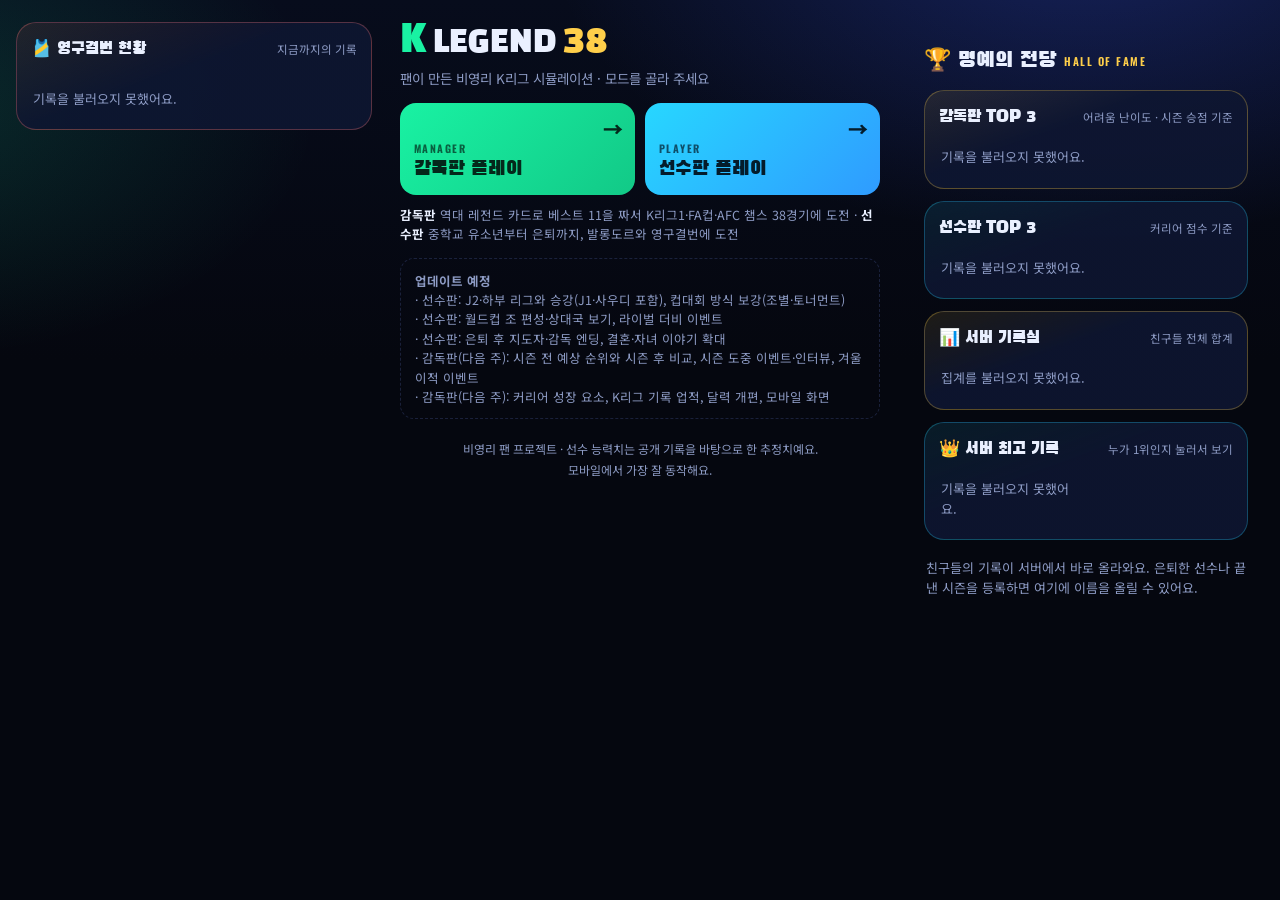
==== index.html @ d9a609bd "선수판: 돈 쓸 곳(스태프·투자·명예), 특성 19종, 서버 최고 기록, 업데이트 예정 갱신, 지침 추가 Co-Authored-By: Claude Sonnet 5.5 <norepl" ====
<!doctype html>
<html lang="ko">
<head>
<meta charset="utf-8">
<meta name="viewport" content="width=device-width, initial-scale=1, viewport-fit=cover">
<meta name="theme-color" content="#05070f">
<title>K-레전드 · K리그 게임 모음</title>
<meta name="description" content="K리그 레전드 카드로 베스트 11을 만드는 감독판, 유소년부터 은퇴까지 키우는 선수판. 팬이 만든 비영리 게임.">
<meta property="og:title" content="K-레전드 · K리그 게임 모음">
<meta property="og:description" content="감독판 K-레전드 38 · 선수판 K-라이프">
<link rel="preconnect" href="https://fonts.googleapis.com">
<link rel="preconnect" href="https://fonts.gstatic.com" crossorigin>
<link rel="stylesheet" href="https://fonts.googleapis.com/css2?family=Black+Han+Sans&family=Oswald:wght@500;600;700&family=Noto+Sans+KR:wght@400;500;700&display=swap">
<style>
:root{--bg0:#05070f;--panel:#0e1631;--panel2:#142046;--line:rgba(120,150,255,.18);--txt:#eaf0ff;--muted:#8d9bc4;--acc:#19f2a3;--acc-ink:#04281b;--acc2:#27d7ff;--gold:#ffcf4a;
 --f-head:"Black Han Sans","Noto Sans KR",system-ui,sans-serif;--f-num:"Oswald","Noto Sans KR",system-ui,sans-serif;--f-body:"Noto Sans KR",system-ui,-apple-system,"Apple SD Gothic Neo","Malgun Gothic",sans-serif;color-scheme:dark}
*{box-sizing:border-box;margin:0;padding:0;-webkit-tap-highlight-color:transparent}
html{background:var(--bg0)}
body{min-height:100dvh;color:var(--txt);font:15px/1.55 var(--f-body);display:flex;justify-content:center;
 background:radial-gradient(900px 520px at 85% -8%,rgba(60,90,255,.28),transparent 60%),radial-gradient(700px 420px at -8% 12%,rgba(25,242,163,.14),transparent 60%),linear-gradient(180deg,#070c1c,#05070f 40%);background-attachment:fixed;
 padding:env(safe-area-inset-top,0) 0 env(safe-area-inset-bottom,0)}
main{width:100%;max-width:480px;padding:22px 16px 40px;display:grid;gap:14px;align-content:start}
.wrap{width:100%;max-width:480px;display:grid;grid-template-areas:"m" "j" "h"}
.wrap>main{grid-area:m}.wrap>#jerCol{grid-area:j;padding:0 16px}.wrap>#hofCol{grid-area:h}
.col{display:grid;gap:14px;align-content:start}
@media(min-width:900px){body{justify-content:center}.wrap{max-width:1020px;grid-template-columns:480px 1fr;grid-template-areas:"m h" "j h";gap:20px 28px;padding:22px 16px 40px;align-items:start}.wrap>main{padding:0;max-width:none}.wrap>#jerCol,.wrap>#hofCol{padding:0}}
@media(min-width:1280px){.wrap{max-width:1500px;grid-template-columns:1fr 480px 1fr;grid-template-areas:"j m h";gap:28px}}
.hof{display:grid;gap:12px}
.hof h2{font-family:var(--f-head);font-weight:400;font-size:22px;display:flex;align-items:center;gap:8px}
.hof h2 small{font:600 11px var(--f-num);letter-spacing:.14em;color:var(--gold)}
.board{border-radius:20px;padding:14px;background:linear-gradient(160deg,rgba(255,207,74,.10),rgba(14,22,49,.9) 40%);border:1px solid rgba(255,207,74,.28);display:grid;gap:10px;position:relative;overflow:hidden}
.board.p{background:linear-gradient(160deg,rgba(39,215,255,.10),rgba(14,22,49,.9) 40%);border-color:rgba(39,215,255,.28)}
.board .bt{display:flex;justify-content:space-between;align-items:baseline}
.board .bt b{font-family:var(--f-head);font-weight:400;font-size:17px}
.board .bt small{color:var(--muted);font-size:11.5px}
.rk{width:100%;text-align:left;color:inherit;font:inherit;cursor:pointer;display:grid;grid-template-columns:44px 1fr auto;gap:10px;align-items:center;padding:10px 12px;border-radius:14px;background:rgba(255,255,255,.04);border:1px solid var(--line)}
.rk .no{width:40px;height:40px;border-radius:50%;display:grid;place-items:center;font:700 19px var(--f-num);color:#1a1300}
.rk.r1{background:linear-gradient(90deg,rgba(255,207,74,.22),rgba(255,255,255,.03));border-color:rgba(255,207,74,.6);box-shadow:0 0 22px rgba(255,207,74,.18)}
.rk.r1 .no{background:linear-gradient(135deg,#ffe38a,#e0a82a)}
.rk.r2 .no{background:linear-gradient(135deg,#f2f5ff,#aab4cf)}
.rk.r3 .no{background:linear-gradient(135deg,#f0c19a,#c07a3b)}
.rk .who{min-width:0}.rk .who b{display:block;font-size:15px;white-space:nowrap;overflow:hidden;text-overflow:ellipsis}
.rk .who small{display:block;color:var(--muted);font-size:12px;white-space:nowrap;overflow:hidden;text-overflow:ellipsis}
.rk .sc{text-align:right;font:700 20px var(--f-num);color:var(--gold)}
.rk .sc small{display:block;font:500 11px var(--f-body);color:var(--muted)}
.rk.r1 .who b{font-size:17px}
.empty{color:var(--muted);font-size:13px;padding:6px 2px}
.jersey{border-radius:20px;padding:14px;background:linear-gradient(160deg,rgba(255,90,90,.10),rgba(14,22,49,.9) 45%);border:1px solid rgba(255,120,120,.3);display:grid;gap:10px}
.jersey .bt{display:flex;justify-content:space-between;align-items:baseline}.jersey .bt b{font-family:var(--f-head);font-weight:400;font-size:17px}.jersey .bt small{color:var(--muted);font-size:11.5px}
.jwall{display:grid;grid-template-columns:repeat(2,1fr);gap:12px}
.jw{color:inherit;font:inherit;cursor:pointer;display:grid;justify-items:center;gap:2px;padding:10px 6px 8px;border-radius:16px;background:rgba(255,255,255,.04);border:1px solid var(--line);text-align:center}
.jw svg{width:100%;max-width:150px;height:auto;filter:drop-shadow(0 6px 14px rgba(0,0,0,.45))}
.jw b{font-size:14px;max-width:100%;white-space:nowrap;overflow:hidden;text-overflow:ellipsis}.jw small{color:var(--muted);font-size:11.5px;max-width:100%;white-space:nowrap;overflow:hidden;text-overflow:ellipsis}
.jgrid{display:grid;grid-template-columns:repeat(2,1fr);gap:8px}
.jc{display:grid;grid-template-columns:auto 1fr;gap:2px 10px;align-items:center;padding:8px 10px;border-radius:12px;background:rgba(255,255,255,.04);border:1px solid var(--line)}
.jc .n{grid-row:span 2;font:700 26px var(--f-num);color:#ffd1d1;min-width:34px;text-align:center;text-shadow:0 0 14px rgba(255,90,90,.55)}
.jc b{font-size:13.5px;white-space:nowrap;overflow:hidden;text-overflow:ellipsis}.jc small{color:var(--muted);font-size:11.5px;white-space:nowrap;overflow:hidden;text-overflow:ellipsis}
.recgrid{display:grid;grid-template-columns:1fr 1fr;gap:8px}
.rec{color:inherit;font:inherit;text-align:left;cursor:pointer;display:grid;gap:1px;padding:9px 10px;border-radius:12px;background:rgba(255,255,255,.04);border:1px solid var(--line)}
.rec small{color:var(--muted);font-size:11.5px}.rec b{font:700 20px var(--f-num);color:var(--gold)}.rec span{font-size:12.5px;white-space:nowrap;overflow:hidden;text-overflow:ellipsis}
@media(max-width:560px){.recgrid{grid-template-columns:1fr 1fr}}
.jstat{display:flex;gap:14px;color:var(--muted);font-size:12.5px}.jstat b{color:var(--gold);font:700 18px var(--f-num)}

.brand{display:flex;align-items:baseline;gap:6px;font-family:var(--f-head);font-size:30px;line-height:1}
.brand .k{color:var(--acc);font-size:38px}.brand b{font-weight:400;color:var(--gold);font-size:38px}
.sub{color:var(--muted);font-size:13.5px;margin-top:-6px}
.modes{display:grid;grid-template-columns:1fr 1fr;gap:10px}
.mode{position:relative;display:grid;gap:2px;padding:14px 14px 12px;border-radius:16px;text-decoration:none;color:#04281b;min-height:92px;align-content:end;overflow:hidden}
.mode.m{background:linear-gradient(135deg,var(--acc),#12c987)}.mode.p{background:linear-gradient(135deg,var(--acc2),#2f9bff);color:#041c2b}
.mode small{font:700 10.5px var(--f-num);letter-spacing:.14em;opacity:.7}.mode b{font:400 20px/1.15 var(--f-head)}
.mode i{position:absolute;right:12px;top:10px;font-style:normal;font-weight:900;font-size:20px}
.mode .save{font-size:11.5px;color:inherit;opacity:.85;min-height:0;font-weight:700}
.modeinfo{color:var(--muted);font-size:12.5px;margin-top:-4px}.modeinfo b{color:var(--txt)}
.card{display:grid;gap:10px;padding:18px 16px;border-radius:20px;text-decoration:none;color:inherit;background:linear-gradient(135deg,var(--panel2),var(--panel));border:1px solid var(--line);position:relative;overflow:hidden;min-height:150px}
.card::after{content:"";position:absolute;right:-30px;top:-30px;width:140px;height:140px;border-radius:50%;opacity:.18}
.card.m::after{background:var(--acc)}.card.p::after{background:var(--acc2)}
.card small{color:var(--acc);font-family:var(--f-num);letter-spacing:.14em;font-weight:600}
.card h2{font-family:var(--f-head);font-weight:400;font-size:26px;line-height:1.2}
.card p{color:var(--muted);font-size:13.5px}
.card .go{margin-top:4px;display:flex;justify-content:space-between;align-items:center;min-height:50px;padding:0 18px;border-radius:14px;background:linear-gradient(90deg,var(--acc),#12c987);color:var(--acc-ink);font-weight:900}
.card.p .go{background:linear-gradient(90deg,var(--acc2),#2f9bff)}
.save{font-size:12.5px;color:var(--gold);min-height:18px}
.soon{padding:12px 14px;border-radius:14px;border:1px dashed var(--line);color:var(--muted);font-size:12.5px}
@media(max-width:560px){.jersey{padding:12px}.jwall{grid-template-columns:repeat(3,1fr);gap:8px}.jw svg{max-width:84px}.jw b{font-size:12.5px}.hof h2{font-size:19px}.board{padding:12px}.rk{padding:8px 10px}.rk .who small{white-space:normal}}
footer{color:var(--muted);font-size:12px;text-align:center;line-height:1.7;margin-top:6px}
</style>
</head>
<body>
<div class="wrap">
<main>
  <div class="brand"><span class="k">K</span>LEGEND<b>38</b></div>
  <p class="sub">팬이 만든 비영리 K리그 시뮬레이션 · 모드를 골라 주세요</p>
  <div class="modes">
    <a class="mode m" href="manager.html"><small>MANAGER</small><b>감독판 플레이</b><span class="save" id="saveM"></span><i>→</i></a>
    <a class="mode p" href="player.html"><small>PLAYER</small><b>선수판 플레이</b><span class="save" id="saveP"></span><i>→</i></a>
  </div>
  <p class="modeinfo"><b>감독판</b> 역대 레전드 카드로 베스트 11을 짜서 K리그1·FA컵·AFC 챔스 38경기에 도전 · <b>선수판</b> 중학교 유소년부터 은퇴까지, 발롱도르와 영구결번에 도전</p>
  <div class="soon"><b>업데이트 예정</b><br>· 선수판: J2·하부 리그와 승강(J1·사우디 포함), 컵대회 방식 보강(조별·토너먼트)<br>· 선수판: 월드컵 조 편성·상대국 보기, 라이벌 더비 이벤트<br>· 선수판: 은퇴 후 지도자·감독 엔딩, 결혼·자녀 이야기 확대<br>· 감독판(다음 주): 시즌 전 예상 순위와 시즌 후 비교, 시즌 도중 이벤트·인터뷰, 겨울 이적 이벤트<br>· 감독판(다음 주): 커리어 성장 요소, K리그 기록 업적, 달력 개편, 모바일 화면</div>
  <footer>비영리 팬 프로젝트 · 선수 능력치는 공개 기록을 바탕으로 한 추정치예요.<br>모바일에서 가장 잘 동작해요.</footer>
</main>
<aside class="col" id="jerCol">
  <section class="jersey"><div class="bt"><b>🎽 영구결번 현황</b><small>지금까지의 기록</small></div><div class="jstat" id="jStat"></div><div class="jwall" id="jGrid"><p class="empty">불러오는 중…</p></div></section>
</aside>
<aside class="col hof" id="hofCol" style="padding:22px 16px 0 16px">
  <h2>🏆 명예의 전당 <small>HALL OF FAME</small></h2>
  <section class="board"><div class="bt"><b>감독판 TOP 3</b><small>어려움 난이도 · 시즌 승점 기준</small></div><div id="hofM"><p class="empty">불러오는 중…</p></div></section>
  <section class="board p"><div class="bt"><b>선수판 TOP 3</b><small>커리어 점수 기준</small></div><div id="hofP"><p class="empty">불러오는 중…</p></div></section>
  <section class="board"><div class="bt"><b>📊 서버 기록실</b><small>친구들 전체 합계</small></div><div class="jstat" id="srvStat" style="flex-wrap:wrap"><span class="empty">불러오는 중…</span></div></section>
  <section class="board p"><div class="bt"><b>👑 서버 최고 기록</b><small>누가 1위인지 눌러서 보기</small></div><div class="recgrid" id="srvRec"><p class="empty">불러오는 중…</p></div></section>
  <p class="empty">친구들의 기록이 서버에서 바로 올라와요. 은퇴한 선수나 끝낸 시즌을 등록하면 여기에 이름을 올릴 수 있어요.</p>
</aside>
</div>
<script src="js/config.js"></script>
<script src="js/hofview.js"></script>
<script>
(function(){
  function rd(k){ try{ return JSON.parse(localStorage.getItem(k)); }catch(e){ return null; } }
  var m=rd("kl38-saves"), p=rd("klife-save");
  var el=document.getElementById("saveM"); if(m&&(Array.isArray(m)?m.length:Object.keys(m).length)) el.textContent="저장된 감독 기록이 있어요";
  var ep=document.getElementById("saveP"); if(p&&p.p&&!p.retired) ep.textContent="이어하기 · "+p.p.name+" ("+(p.year-p.p.born)+"세, "+(p.club?p.club.name:"")+")";
})();
(function(){
  var C=window.KL_CONFIG||{}; var esc=function(s){ return String(s==null?"":s).replace(/[&<>"]/g,function(c){ return {"&":"&amp;","<":"&lt;",">":"&gt;",'"':"&quot;"}[c]; }); };
  function get(path){ return fetch(C.SUPABASE_URL+"/rest/v1/"+path,{headers:{apikey:C.SUPABASE_ANON_KEY,Authorization:"Bearer "+C.SUPABASE_ANON_KEY}}).then(function(r){ if(!r.ok) throw new Error(r.status); return r.json(); }); }
  function rows(list,fn,emptyMsg){ if(!list.length) return '<p class="empty">'+emptyMsg+'</p>'; return list.map(function(x,i){ var o=fn(x); return '<button type="button" class="rk r'+(i+1)+'" data-i="'+i+'"><span class="no">'+(i+1)+'</span><div class="who"><b>'+esc(o.t)+'</b><small>'+esc(o.s)+'</small></div><div class="sc">'+esc(o.v)+'<small>'+esc(o.u)+'</small></div></button>'; }).join(""); }
  var jg=document.getElementById("jGrid"), js=document.getElementById("jStat");
  document.addEventListener("click",function(e){ var rb=e.target.closest(".rec"); if(rb&&window.KLHofView){ get("life_hof?id=eq."+rb.getAttribute("data-rid")+"&select=*").then(function(r){ if(r[0]) KLHofView.player(r[0]); }); return; } var jb=e.target.closest(".jw"); if(jb&&window.KLHofView){ var jr=jRows[+jb.getAttribute("data-ri")]; if(jr) KLHofView.player(jr); return; } var b=e.target.closest(".rk"); if(!b||!window.KLHofView) return; var box=b.parentNode.id; var i=+b.getAttribute("data-i"); if(box==="hofM"&&mRows[i]) KLHofView.manager(mRows[i]); else if(box==="hofP"&&pRows[i]) KLHofView.player(pRows[i]); });
  function hue(s){ var x=0; for(var i=0;i<s.length;i++) x=(x*31+s.charCodeAt(i))%360; return x; }
  function shirt(n,club){
    var hh=hue(club||"x"), c1="hsl("+hh+",62%,42%)", c2="hsl("+hh+",62%,30%)", t=String(n); var fs=t.length>2?34:46;
    return '<svg viewBox="0 0 120 130" aria-hidden="true"><defs><linearGradient id="g'+hh+'" x1="0" y1="0" x2="0" y2="1"><stop offset="0" stop-color="'+c1+'"/><stop offset="1" stop-color="'+c2+'"/></linearGradient></defs>'
     +'<path d="M38 8 L18 20 L4 46 L24 58 L32 46 L32 120 Q32 124 36 124 L84 124 Q88 124 88 120 L88 46 L96 58 L116 46 L102 20 L82 8 Q60 24 38 8 Z" fill="url(#g'+hh+')" stroke="rgba(255,255,255,.55)" stroke-width="2" stroke-linejoin="round"/>'
     +'<path d="M38 8 Q60 24 82 8" fill="none" stroke="rgba(255,255,255,.7)" stroke-width="3"/>'
     +'<text x="60" y="88" text-anchor="middle" font-family="Oswald,sans-serif" font-weight="700" font-size="'+fs+'" fill="#fff" stroke="rgba(0,0,0,.35)" stroke-width="1.5" paint-order="stroke">'+esc(t)+'</text></svg>';
  }
  function jersey(){
    function q(sel){ return get("life_hof?select="+sel+"&jersey=gt.0&order=created_at.desc&limit=60"); }
    q("*").then(function(l){
      var items=[]; jRows=l; l.forEach(function(x,ri){ if(x.jerseys&&x.jerseys.length) x.jerseys.forEach(function(j){ items.push({n:j.number,club:j.club,name:x.name,by:x.nickname,ri:ri}); }); else items.push({n:"★",club:x.club,name:x.name,by:x.nickname,ri:ri}); });
      if(!items.length){ jg.innerHTML='<p class="empty">아직 영구결번이 나오지 않았어요. 한 구단에서 오래, 압도적으로 활약해 보세요.</p>'; js.innerHTML=""; return; }
      var clubs={}; items.forEach(function(i){ clubs[i.club]=1; });
      js.innerHTML='<span><b>'+items.length+'</b> 개 영구결번</span><span><b>'+Object.keys(clubs).length+'</b> 개 구단</span>';
      jg.innerHTML=items.slice(0,12).map(function(i){ return '<button type="button" class="jw" data-ri="'+i.ri+'">'+shirt(i.n,i.club)+'<b>'+esc(i.name)+'</b><small>'+esc(i.club)+' '+(i.n==="★"?'영구결번':'No.'+esc(i.n)+' 영구결번')+'</small></button>'; }).join("");
    }).catch(function(){ jg.innerHTML='<p class="empty">기록을 불러오지 못했어요.</p>'; });
  }
  jersey();
  var CATS=[["goals","최다 득점","골"],["assists","최다 도움","도움"],["apps","최다 출전","경기"],["caps","최다 대표팀 출전","경기"],["trophies","최다 우승","회"],["awards","최다 개인 수상","회"],["ballon","최다 발롱도르","회"],["wc","최다 월드컵 우승","회"],["peak","최고 능력치","OVR"],["score","최고 커리어 점수","점"],["cs","최다 무실점","경기"],["jersey","최다 영구결번","개"],["years","최장 커리어","시즌"]];
  var recRows=[];
  get("life_hof?select=id,name,nickname,pos,club,years,apps,goals,assists,caps,trophies,awards,ballon,wc,peak,score,cs,jersey&limit=1000").then(function(l){
    recRows=l; document.getElementById("srvRec").innerHTML=CATS.map(function(c,i){ var best=null; l.forEach(function(x){ if((x[c[0]]||0)>(best?best[c[0]]||0:0)) best=x; }); if(!best) return ""; return '<button type="button" class="rec" data-rid="'+best.id+'"><small>'+c[1]+'</small><b>'+(best[c[0]]||0)+' <small>'+c[2]+'</small></b><span>'+esc(best.name)+' · '+esc(best.nickname)+'</span></button>'; }).join("")||'<p class="empty">아직 기록이 없어요.</p>';
  }).catch(function(){ document.getElementById("srvRec").innerHTML='<p class="empty">기록을 불러오지 못했어요.</p>'; });
  get("life_hof?select=goals,assists,ballon,wc,caps,jersey&limit=1000").then(function(l){
    var s={n:l.length,g:0,a:0,b:0,w:0,j:0}; l.forEach(function(x){ s.g+=x.goals||0; s.a+=x.assists||0; s.b+=x.ballon||0; s.w+=x.wc||0; s.j+=x.jersey||0; });
    document.getElementById("srvStat").innerHTML='<span><b>'+s.n+'</b> 명 은퇴</span><span><b>'+s.g+'</b> 골</span><span><b>'+s.a+'</b> 도움</span><span><b>'+s.b+'</b> 발롱도르</span><span><b>'+s.w+'</b> 월드컵 우승</span>';
  }).catch(function(){ document.getElementById("srvStat").innerHTML='<span class="empty">집계를 불러오지 못했어요.</span>'; });
  var m=document.getElementById("hofM"), p=document.getElementById("hofP");
  if(!C.SUPABASE_URL){ m.innerHTML=p.innerHTML='<p class="empty">서버 설정이 없어요.</p>'; return; }
  var mRows=[], pRows=[], jRows=[];
  get("results?select=nickname,team_name,manager,w,d,l,pts,gf,ga,rank,form,xi,diff,season,team&diff=eq.hard&order=pts.desc,gf.desc&limit=3").then(function(l){
    mRows=l; m.innerHTML=rows(l,function(x){ return {t:x.nickname+" · "+x.team_name,s:x.w+"승 "+x.d+"무 "+x.l+"패 · "+x.rank+"위 · "+x.form+(x.manager?" · 감독 "+x.manager:""),v:x.pts,u:"승점"}; },"아직 어려움 난이도 기록이 없어요. 어려움으로 시즌을 마치고 첫 기록을 올려 보세요!"); }).catch(function(){ m.innerHTML='<p class="empty">기록을 불러오지 못했어요.</p>'; });
  function loadP(sel){ return get("life_hof?select="+sel+"&order=score.desc&limit=3"); }
  loadP("*").then(function(l){
    pRows=l; p.innerHTML=rows(l,function(x){ return {t:x.name+" · "+x.nickname,s:x.pos+" · "+x.club+" · "+x.years+"년 · "+x.goals+"골 "+x.assists+"도움"+(x.ballon?" · 발롱도르 "+x.ballon+"회":"")+(x.wc?" · 월드컵 우승":"")+(x.jersey?" · 영구결번":""),v:x.score,u:x.grade+" 등급"}; },"아직 은퇴한 선수가 없어요. 첫 레전드가 되어 보세요!"); }).catch(function(){ p.innerHTML='<p class="empty">기록을 불러오지 못했어요.</p>'; });
})();
</script>
</body>
</html>
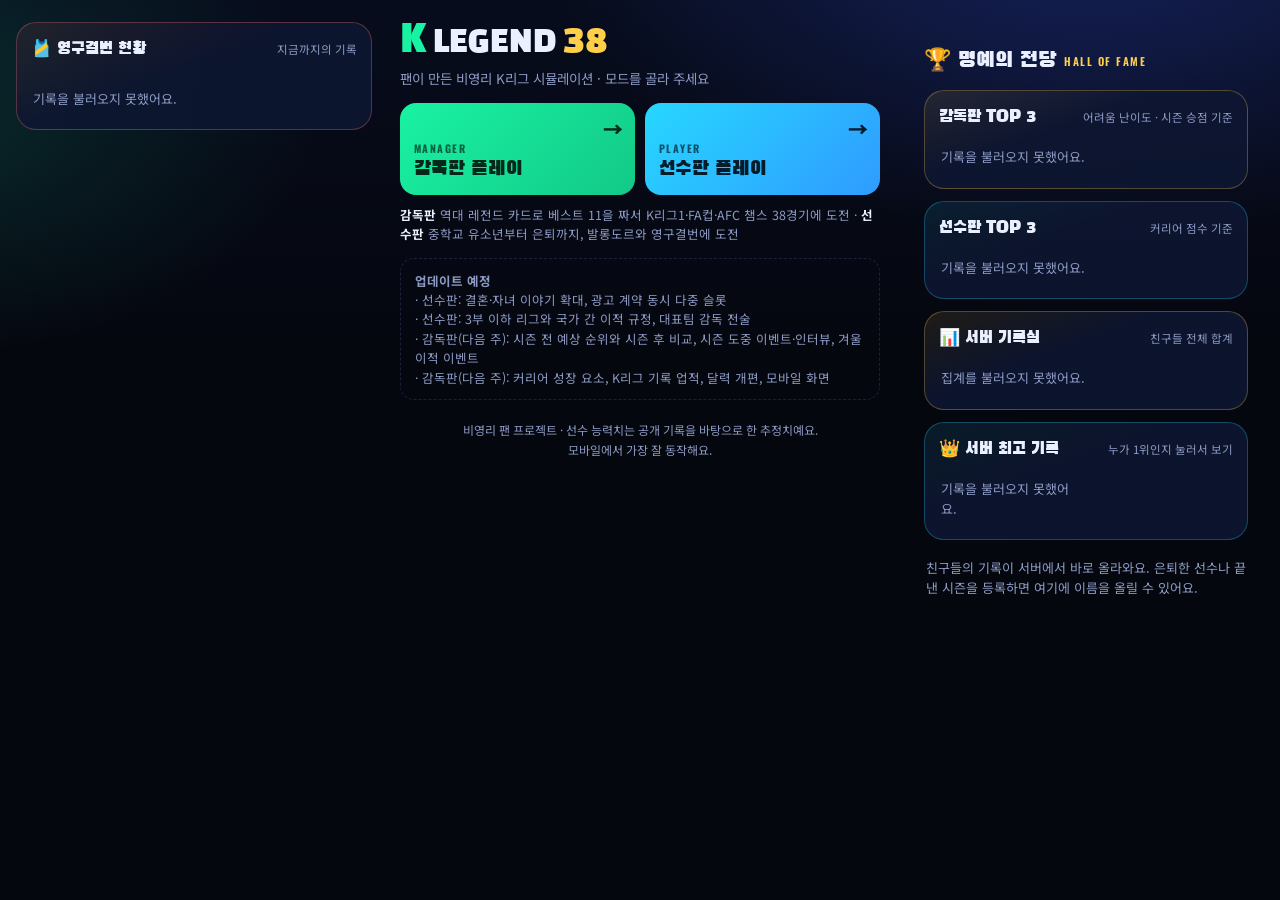
==== commit e747a276: "선수판: J2·사우디 1부 승강, AFC 챔스 조별·토너먼트, 월드컵·대회 조 편성과 경기 결과, 라이벌 더비, 은퇴 후의 삶 Co-Authored-By: Claude Sonnet" ====
--- a/index.html
+++ b/index.html
@@ -95,7 +95,7 @@
     <a class="mode p" href="player.html"><small>PLAYER</small><b>선수판 플레이</b><span class="save" id="saveP"></span><i>→</i></a>
   </div>
   <p class="modeinfo"><b>감독판</b> 역대 레전드 카드로 베스트 11을 짜서 K리그1·FA컵·AFC 챔스 38경기에 도전 · <b>선수판</b> 중학교 유소년부터 은퇴까지, 발롱도르와 영구결번에 도전</p>
-  <div class="soon"><b>업데이트 예정</b><br>· 선수판: J2·하부 리그와 승강(J1·사우디 포함), 컵대회 방식 보강(조별·토너먼트)<br>· 선수판: 월드컵 조 편성·상대국 보기, 라이벌 더비 이벤트<br>· 선수판: 은퇴 후 지도자·감독 엔딩, 결혼·자녀 이야기 확대<br>· 감독판(다음 주): 시즌 전 예상 순위와 시즌 후 비교, 시즌 도중 이벤트·인터뷰, 겨울 이적 이벤트<br>· 감독판(다음 주): 커리어 성장 요소, K리그 기록 업적, 달력 개편, 모바일 화면</div>
+  <div class="soon"><b>업데이트 예정</b><br>· 선수판: 결혼·자녀 이야기 확대, 광고 계약 동시 다중 슬롯<br>· 선수판: 3부 이하 리그와 국가 간 이적 규정, 대표팀 감독 전술<br>· 감독판(다음 주): 시즌 전 예상 순위와 시즌 후 비교, 시즌 도중 이벤트·인터뷰, 겨울 이적 이벤트<br>· 감독판(다음 주): 커리어 성장 요소, K리그 기록 업적, 달력 개편, 모바일 화면</div>
   <footer>비영리 팬 프로젝트 · 선수 능력치는 공개 기록을 바탕으로 한 추정치예요.<br>모바일에서 가장 잘 동작해요.</footer>
 </main>
 <aside class="col" id="jerCol">
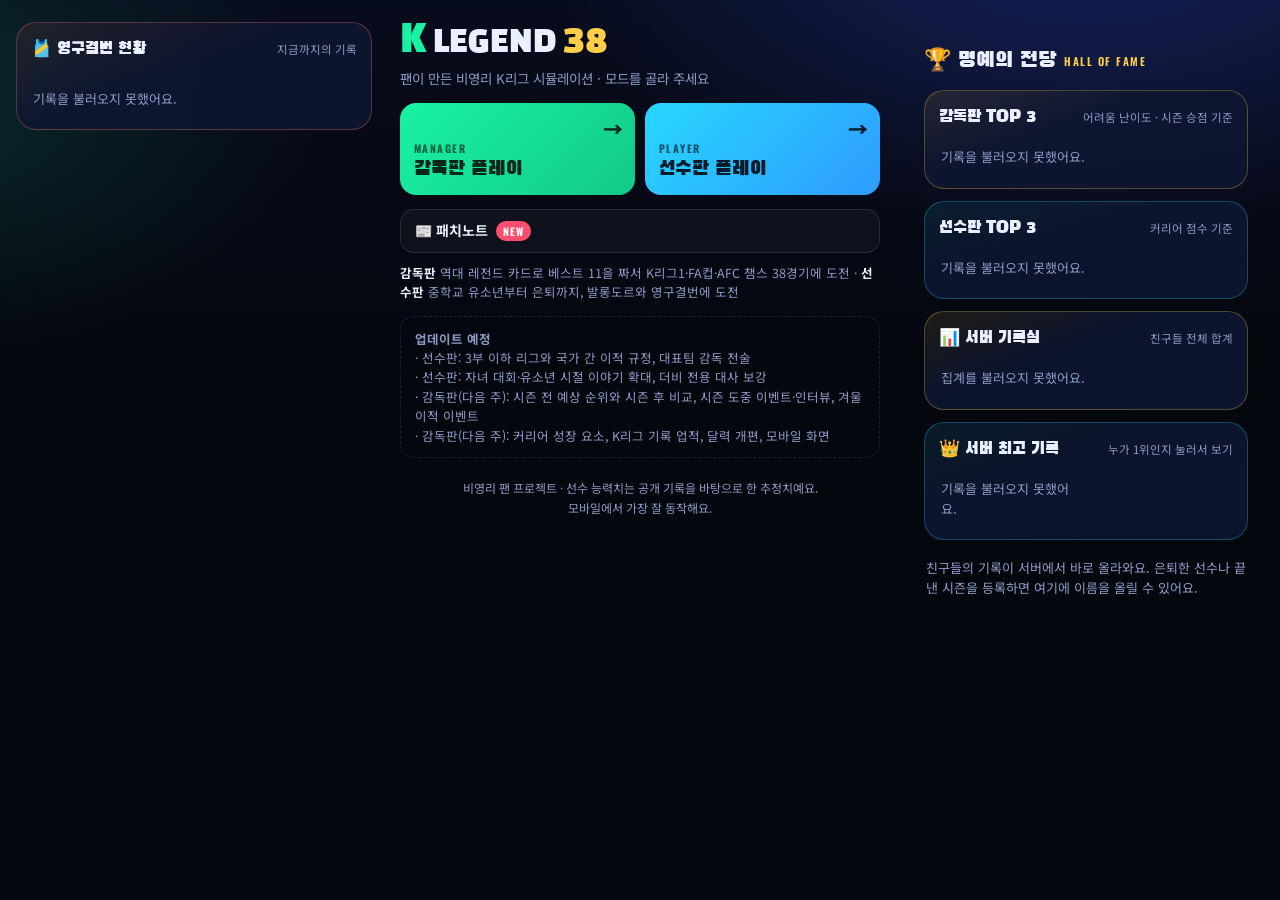
==== commit e3a5144b: "선수판 v2.5: 결혼·자녀·자녀 육성·플레잉코치, 은퇴 후의 삶, 라이벌 더비, 대회 조 편성, AFC 챔스 조별, J2·사우디 승강, 광고 다중 슬롯, 패치노트 Co-Autho" ====
--- a/index.html
+++ b/index.html
@@ -70,6 +70,8 @@
 .mode small{font:700 10.5px var(--f-num);letter-spacing:.14em;opacity:.7}.mode b{font:400 20px/1.15 var(--f-head)}
 .mode i{position:absolute;right:12px;top:10px;font-style:normal;font-weight:900;font-size:20px}
 .mode .save{font-size:11.5px;color:inherit;opacity:.85;min-height:0;font-weight:700}
+.plink{display:flex;align-items:center;gap:8px;min-height:44px;padding:0 14px;border-radius:14px;border:1px solid var(--line);background:rgba(255,255,255,.04);color:var(--txt);text-decoration:none;font-weight:700;font-size:14px}
+.newdot{font:700 10.5px var(--f-num);letter-spacing:.1em;padding:2px 7px;border-radius:999px;background:#ff4d6d;color:#fff}
 .modeinfo{color:var(--muted);font-size:12.5px;margin-top:-4px}.modeinfo b{color:var(--txt)}
 .card{display:grid;gap:10px;padding:18px 16px;border-radius:20px;text-decoration:none;color:inherit;background:linear-gradient(135deg,var(--panel2),var(--panel));border:1px solid var(--line);position:relative;overflow:hidden;min-height:150px}
 .card::after{content:"";position:absolute;right:-30px;top:-30px;width:140px;height:140px;border-radius:50%;opacity:.18}
@@ -94,8 +96,9 @@
     <a class="mode m" href="manager.html"><small>MANAGER</small><b>감독판 플레이</b><span class="save" id="saveM"></span><i>→</i></a>
     <a class="mode p" href="player.html"><small>PLAYER</small><b>선수판 플레이</b><span class="save" id="saveP"></span><i>→</i></a>
   </div>
+  <a class="plink" href="patch-notes.html">📰 패치노트 <span class="newdot" id="pnNew" hidden>NEW</span></a>
   <p class="modeinfo"><b>감독판</b> 역대 레전드 카드로 베스트 11을 짜서 K리그1·FA컵·AFC 챔스 38경기에 도전 · <b>선수판</b> 중학교 유소년부터 은퇴까지, 발롱도르와 영구결번에 도전</p>
-  <div class="soon"><b>업데이트 예정</b><br>· 선수판: 결혼·자녀 이야기 확대, 광고 계약 동시 다중 슬롯<br>· 선수판: 3부 이하 리그와 국가 간 이적 규정, 대표팀 감독 전술<br>· 감독판(다음 주): 시즌 전 예상 순위와 시즌 후 비교, 시즌 도중 이벤트·인터뷰, 겨울 이적 이벤트<br>· 감독판(다음 주): 커리어 성장 요소, K리그 기록 업적, 달력 개편, 모바일 화면</div>
+  <div class="soon"><b>업데이트 예정</b><br>· 선수판: 3부 이하 리그와 국가 간 이적 규정, 대표팀 감독 전술<br>· 선수판: 자녀 대회·유소년 시절 이야기 확대, 더비 전용 대사 보강<br>· 감독판(다음 주): 시즌 전 예상 순위와 시즌 후 비교, 시즌 도중 이벤트·인터뷰, 겨울 이적 이벤트<br>· 감독판(다음 주): 커리어 성장 요소, K리그 기록 업적, 달력 개편, 모바일 화면</div>
   <footer>비영리 팬 프로젝트 · 선수 능력치는 공개 기록을 바탕으로 한 추정치예요.<br>모바일에서 가장 잘 동작해요.</footer>
 </main>
 <aside class="col" id="jerCol">
@@ -111,8 +114,10 @@
 </aside>
 </div>
 <script src="js/config.js"></script>
+<script src="js/patchnotes.js"></script>
 <script src="js/hofview.js"></script>
 <script>
+(function(){ try{ var s=localStorage.getItem("kl-patch-seen"); if(window.KL_PATCH_LATEST&&s!==window.KL_PATCH_LATEST) document.getElementById("pnNew").hidden=false; }catch(e){} })();
 (function(){
   function rd(k){ try{ return JSON.parse(localStorage.getItem(k)); }catch(e){ return null; } }
   var m=rd("kl38-saves"), p=rd("klife-save");
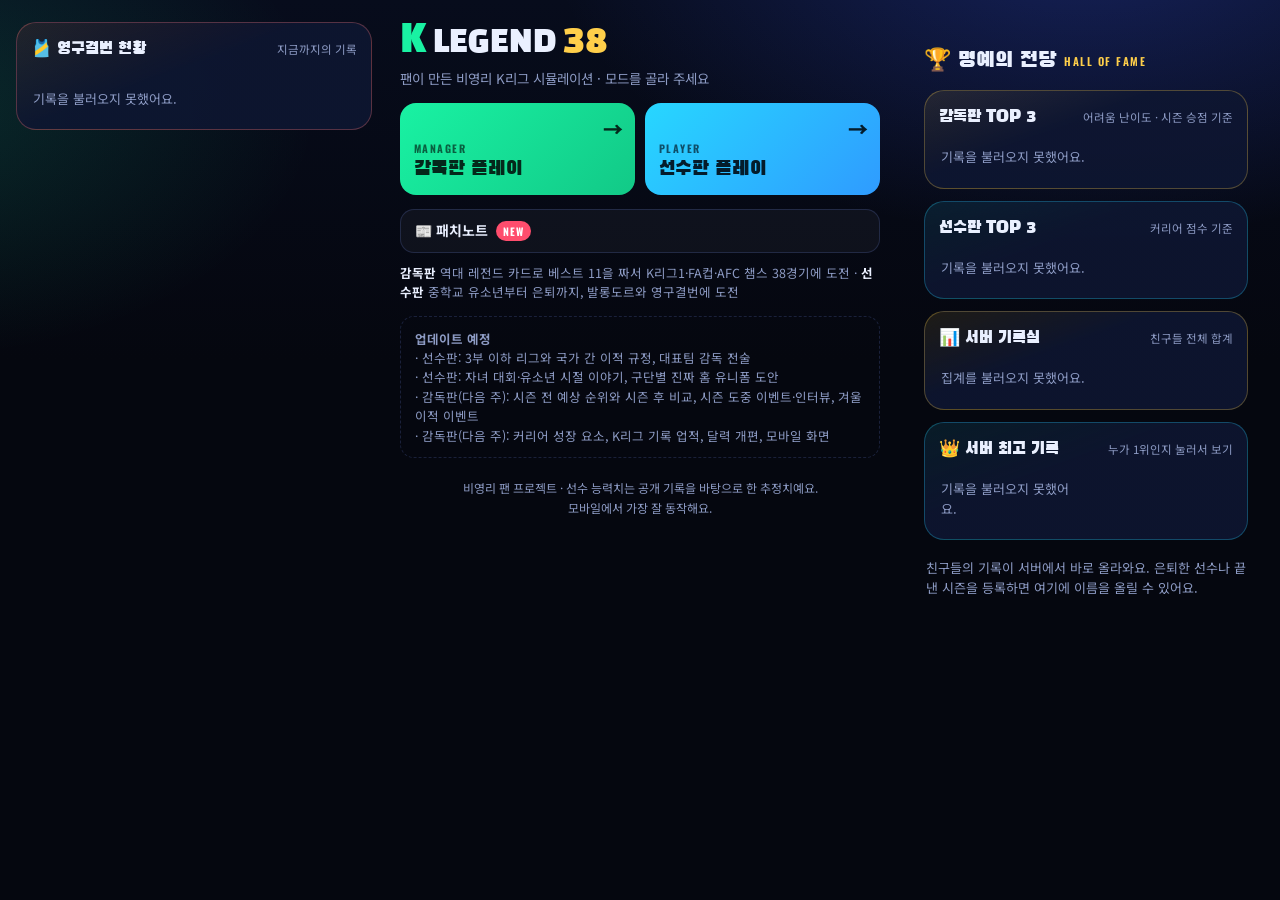
==== commit 2ab4b92a: "선수판 v2.6: SNS·팬 반응, 이번 구간 빅매치, 세부 역할 61개, 구단 홈 유니폼 영구결번, 말투 통일, 골 밸런스 완화 Co-Authored-By: Claude Sonn" ====
--- a/index.html
+++ b/index.html
@@ -98,7 +98,7 @@
   </div>
   <a class="plink" href="patch-notes.html">📰 패치노트 <span class="newdot" id="pnNew" hidden>NEW</span></a>
   <p class="modeinfo"><b>감독판</b> 역대 레전드 카드로 베스트 11을 짜서 K리그1·FA컵·AFC 챔스 38경기에 도전 · <b>선수판</b> 중학교 유소년부터 은퇴까지, 발롱도르와 영구결번에 도전</p>
-  <div class="soon"><b>업데이트 예정</b><br>· 선수판: 3부 이하 리그와 국가 간 이적 규정, 대표팀 감독 전술<br>· 선수판: 자녀 대회·유소년 시절 이야기 확대, 더비 전용 대사 보강<br>· 감독판(다음 주): 시즌 전 예상 순위와 시즌 후 비교, 시즌 도중 이벤트·인터뷰, 겨울 이적 이벤트<br>· 감독판(다음 주): 커리어 성장 요소, K리그 기록 업적, 달력 개편, 모바일 화면</div>
+  <div class="soon"><b>업데이트 예정</b><br>· 선수판: 3부 이하 리그와 국가 간 이적 규정, 대표팀 감독 전술<br>· 선수판: 자녀 대회·유소년 시절 이야기, 구단별 진짜 홈 유니폼 도안<br>· 감독판(다음 주): 시즌 전 예상 순위와 시즌 후 비교, 시즌 도중 이벤트·인터뷰, 겨울 이적 이벤트<br>· 감독판(다음 주): 커리어 성장 요소, K리그 기록 업적, 달력 개편, 모바일 화면</div>
   <footer>비영리 팬 프로젝트 · 선수 능력치는 공개 기록을 바탕으로 한 추정치예요.<br>모바일에서 가장 잘 동작해요.</footer>
 </main>
 <aside class="col" id="jerCol">
@@ -115,6 +115,7 @@
 </div>
 <script src="js/config.js"></script>
 <script src="js/patchnotes.js"></script>
+<script src="js/kits.js"></script>
 <script src="js/hofview.js"></script>
 <script>
 (function(){ try{ var s=localStorage.getItem("kl-patch-seen"); if(window.KL_PATCH_LATEST&&s!==window.KL_PATCH_LATEST) document.getElementById("pnNew").hidden=false; }catch(e){} })();
@@ -131,13 +132,7 @@
   var jg=document.getElementById("jGrid"), js=document.getElementById("jStat");
   document.addEventListener("click",function(e){ var rb=e.target.closest(".rec"); if(rb&&window.KLHofView){ get("life_hof?id=eq."+rb.getAttribute("data-rid")+"&select=*").then(function(r){ if(r[0]) KLHofView.player(r[0]); }); return; } var jb=e.target.closest(".jw"); if(jb&&window.KLHofView){ var jr=jRows[+jb.getAttribute("data-ri")]; if(jr) KLHofView.player(jr); return; } var b=e.target.closest(".rk"); if(!b||!window.KLHofView) return; var box=b.parentNode.id; var i=+b.getAttribute("data-i"); if(box==="hofM"&&mRows[i]) KLHofView.manager(mRows[i]); else if(box==="hofP"&&pRows[i]) KLHofView.player(pRows[i]); });
   function hue(s){ var x=0; for(var i=0;i<s.length;i++) x=(x*31+s.charCodeAt(i))%360; return x; }
-  function shirt(n,club){
-    var hh=hue(club||"x"), c1="hsl("+hh+",62%,42%)", c2="hsl("+hh+",62%,30%)", t=String(n); var fs=t.length>2?34:46;
-    return '<svg viewBox="0 0 120 130" aria-hidden="true"><defs><linearGradient id="g'+hh+'" x1="0" y1="0" x2="0" y2="1"><stop offset="0" stop-color="'+c1+'"/><stop offset="1" stop-color="'+c2+'"/></linearGradient></defs>'
-     +'<path d="M38 8 L18 20 L4 46 L24 58 L32 46 L32 120 Q32 124 36 124 L84 124 Q88 124 88 120 L88 46 L96 58 L116 46 L102 20 L82 8 Q60 24 38 8 Z" fill="url(#g'+hh+')" stroke="rgba(255,255,255,.55)" stroke-width="2" stroke-linejoin="round"/>'
-     +'<path d="M38 8 Q60 24 82 8" fill="none" stroke="rgba(255,255,255,.7)" stroke-width="3"/>'
-     +'<text x="60" y="88" text-anchor="middle" font-family="Oswald,sans-serif" font-weight="700" font-size="'+fs+'" fill="#fff" stroke="rgba(0,0,0,.35)" stroke-width="1.5" paint-order="stroke">'+esc(t)+'</text></svg>';
-  }
+  function shirt(n,club){ return window.KL_shirt?window.KL_shirt(n,club):""; }
   function jersey(){
     function q(sel){ return get("life_hof?select="+sel+"&jersey=gt.0&order=created_at.desc&limit=60"); }
     q("*").then(function(l){
@@ -162,10 +157,10 @@
   if(!C.SUPABASE_URL){ m.innerHTML=p.innerHTML='<p class="empty">서버 설정이 없어요.</p>'; return; }
   var mRows=[], pRows=[], jRows=[];
   get("results?select=nickname,team_name,manager,w,d,l,pts,gf,ga,rank,form,xi,diff,season,team&diff=eq.hard&order=pts.desc,gf.desc&limit=3").then(function(l){
-    mRows=l; m.innerHTML=rows(l,function(x){ return {t:x.nickname+" · "+x.team_name,s:x.w+"승 "+x.d+"무 "+x.l+"패 · "+x.rank+"위 · "+x.form+(x.manager?" · 감독 "+x.manager:""),v:x.pts,u:"승점"}; },"아직 어려움 난이도 기록이 없어요. 어려움으로 시즌을 마치고 첫 기록을 올려 보세요!"); }).catch(function(){ m.innerHTML='<p class="empty">기록을 불러오지 못했어요.</p>'; });
+    mRows=l; m.innerHTML=rows(l,function(x){ return {t:x.nickname+" · "+x.team_name,s:x.w+"승 "+x.d+"무 "+x.l+"패 · "+x.rank+"위 · "+x.form+(x.manager?" · 감독 "+x.manager:"")+(x.team&&x.team.ver?" · v"+x.team.ver:""),v:x.pts,u:"승점"}; },"아직 어려움 난이도 기록이 없어요. 어려움으로 시즌을 마치고 첫 기록을 올려 보세요!"); }).catch(function(){ m.innerHTML='<p class="empty">기록을 불러오지 못했어요.</p>'; });
   function loadP(sel){ return get("life_hof?select="+sel+"&order=score.desc&limit=3"); }
   loadP("*").then(function(l){
-    pRows=l; p.innerHTML=rows(l,function(x){ return {t:x.name+" · "+x.nickname,s:x.pos+" · "+x.club+" · "+x.years+"년 · "+x.goals+"골 "+x.assists+"도움"+(x.ballon?" · 발롱도르 "+x.ballon+"회":"")+(x.wc?" · 월드컵 우승":"")+(x.jersey?" · 영구결번":""),v:x.score,u:x.grade+" 등급"}; },"아직 은퇴한 선수가 없어요. 첫 레전드가 되어 보세요!"); }).catch(function(){ p.innerHTML='<p class="empty">기록을 불러오지 못했어요.</p>'; });
+    pRows=l; p.innerHTML=rows(l,function(x){ return {t:x.name+" · "+x.nickname,s:x.pos+" · "+x.club+" · "+x.years+"년 · "+x.goals+"골 "+x.assists+"도움"+(x.ballon?" · 발롱도르 "+x.ballon+"회":"")+(x.wc?" · 월드컵 우승":"")+(x.jersey?" · 영구결번":"")+(x.detail&&x.detail.ver?" · v"+(x.detail.ver.end||x.detail.ver.start):""),v:x.score,u:x.grade+" 등급"}; },"아직 은퇴한 선수가 없어요. 첫 레전드가 되어 보세요!"); }).catch(function(){ p.innerHTML='<p class="empty">기록을 불러오지 못했어요.</p>'; });
 })();
 </script>
 </body>
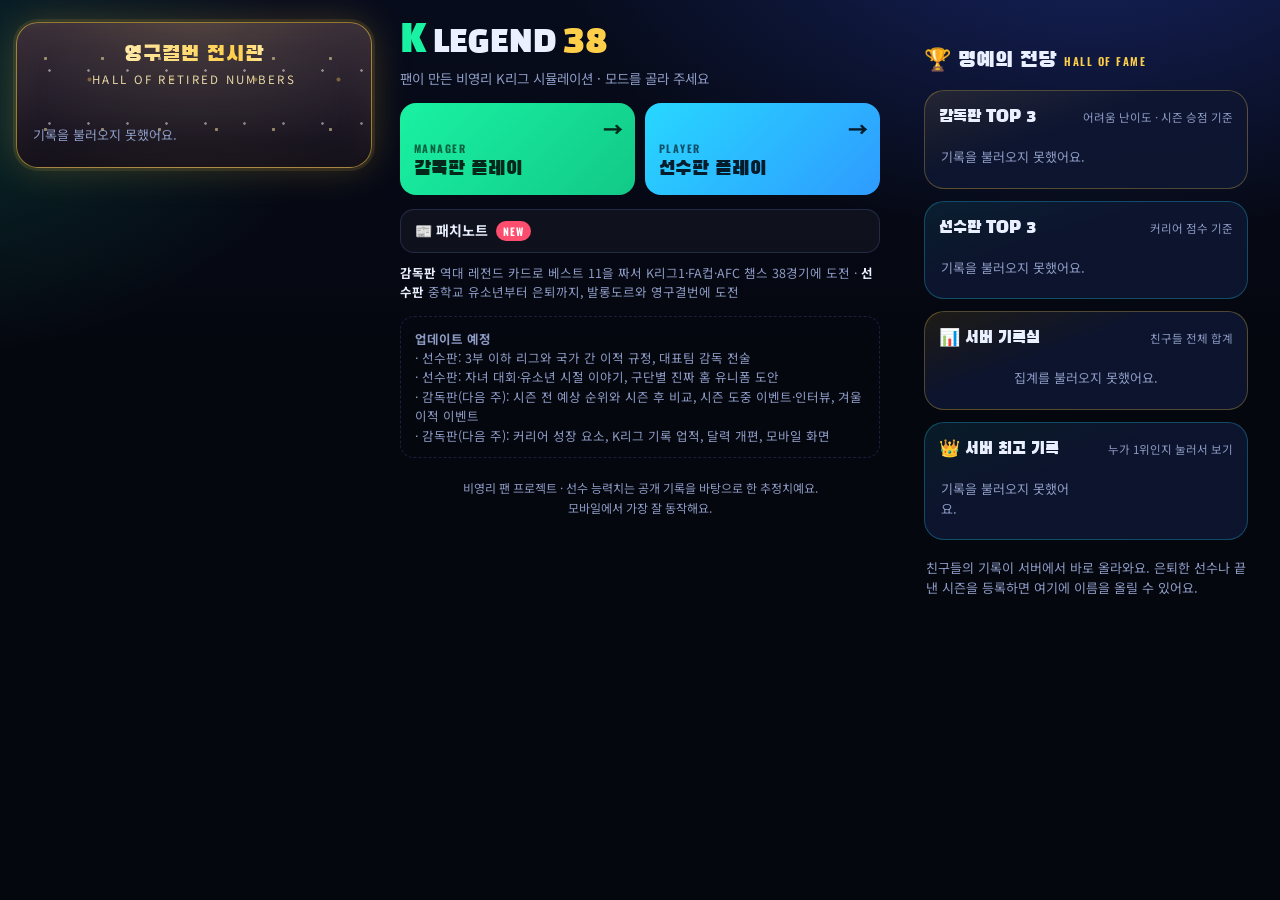
==== commit b050cba2: "선수판 v2.7: 영구결번 전시관, SNS 반응 대폭 확대(출처 태그), 명예의 전당 후일담 Co-Authored-By: Claude Sonnet 5.5 <noreply@anthr" ====
--- a/index.html
+++ b/index.html
@@ -45,13 +45,39 @@
 .rk .sc small{display:block;font:500 11px var(--f-body);color:var(--muted)}
 .rk.r1 .who b{font-size:17px}
 .empty{color:var(--muted);font-size:13px;padding:6px 2px}
-.jersey{border-radius:20px;padding:14px;background:linear-gradient(160deg,rgba(255,90,90,.10),rgba(14,22,49,.9) 45%);border:1px solid rgba(255,120,120,.3);display:grid;gap:10px}
-.jersey .bt{display:flex;justify-content:space-between;align-items:baseline}.jersey .bt b{font-family:var(--f-head);font-weight:400;font-size:17px}.jersey .bt small{color:var(--muted);font-size:11.5px}
-.jwall{display:grid;grid-template-columns:repeat(2,1fr);gap:12px}
-.jw{color:inherit;font:inherit;cursor:pointer;display:grid;justify-items:center;gap:2px;padding:10px 6px 8px;border-radius:16px;background:rgba(255,255,255,.04);border:1px solid var(--line);text-align:center}
-.jw svg{width:100%;max-width:150px;height:auto;filter:drop-shadow(0 6px 14px rgba(0,0,0,.45))}
-.jw b{font-size:14px;max-width:100%;white-space:nowrap;overflow:hidden;text-overflow:ellipsis}.jw small{color:var(--muted);font-size:11.5px;max-width:100%;white-space:nowrap;overflow:hidden;text-overflow:ellipsis}
-.jgrid{display:grid;grid-template-columns:repeat(2,1fr);gap:8px}
+/* ===== 영구결번 전시관 ===== */
+.jersey{position:relative;overflow:hidden;border-radius:22px;padding:18px 14px 16px;display:grid;gap:12px;
+ background:radial-gradient(520px 300px at 50% -6%,rgba(255,214,120,.22),transparent 62%),linear-gradient(180deg,#1b1530 0%,#120f24 55%,#0a0816 100%);
+ border:1px solid rgba(255,207,74,.55);box-shadow:0 0 0 3px rgba(255,207,74,.10),0 0 38px rgba(255,190,60,.22),inset 0 0 40px rgba(255,200,90,.07)}
+.jersey::before{content:"";position:absolute;inset:0;pointer-events:none;background:conic-gradient(from 200deg at 50% -12%,transparent 0 62deg,rgba(255,225,150,.16) 70deg,transparent 80deg 100deg,rgba(255,225,150,.12) 108deg,transparent 118deg 360deg);animation:beam 7s ease-in-out infinite alternate}
+.jersey::after{content:"";position:absolute;inset:0;pointer-events:none;background-image:radial-gradient(circle,rgba(255,236,170,.95) 1.3px,transparent 2px),radial-gradient(circle,rgba(255,255,255,.8) 1px,transparent 1.6px),radial-gradient(circle,rgba(255,200,90,.7) 1.6px,transparent 2.4px);background-size:57px 71px,39px 53px,83px 97px;background-position:0 0,13px 21px,31px 8px;opacity:.55;animation:tw 4.5s linear infinite}
+@keyframes beam{from{transform:rotate(-3deg);opacity:.75}to{transform:rotate(3deg);opacity:1}}
+@keyframes tw{0%{background-position:0 0,13px 21px,31px 8px;opacity:.35}50%{opacity:.75}100%{background-position:0 71px,13px 74px,31px 105px;opacity:.35}}
+.jersey>*{position:relative;z-index:1}
+.jersey .bt{display:grid;justify-items:center;text-align:center;gap:2px}
+.jersey .bt b{font:400 22px var(--f-head);letter-spacing:.04em;background:linear-gradient(90deg,#ffe9a8,#ffcf4a 40%,#fff3c4 55%,#ffcf4a 70%,#ffe9a8);background-size:200% 100%;-webkit-background-clip:text;background-clip:text;color:transparent;animation:shine2 3.2s linear infinite}
+.jersey .bt small{color:#e9d8a6;font-size:11.5px;letter-spacing:.2em}
+@keyframes shine2{to{background-position:-200% 0}}
+.jstat{display:flex;gap:16px;justify-content:center;color:var(--muted);font-size:12.5px}.jstat b{color:var(--gold);font:700 20px var(--f-num);text-shadow:0 0 12px rgba(255,200,60,.6)}
+.jwall{display:grid;grid-template-columns:repeat(2,1fr);gap:14px 10px;padding-top:6px}
+.jw{position:relative;color:inherit;font:inherit;cursor:pointer;display:grid;justify-items:center;gap:3px;padding:26px 6px 10px;border-radius:16px;overflow:hidden;
+ background:radial-gradient(130px 130px at 50% 38%,rgba(255,214,120,.20),transparent 70%),linear-gradient(180deg,rgba(255,255,255,.05),rgba(255,255,255,.015));
+ border:1px solid rgba(255,207,74,.35);box-shadow:inset 0 0 22px rgba(255,200,90,.08),0 8px 18px rgba(0,0,0,.35);transition:transform .2s,box-shadow .2s}
+.jw::before{content:"";position:absolute;left:50%;top:0;width:2px;height:20px;background:linear-gradient(#ffe9a8,rgba(255,207,74,.2));transform:translateX(-50%)}
+.jw::after{content:"";position:absolute;top:0;left:-60%;width:40%;height:100%;background:linear-gradient(100deg,transparent,rgba(255,255,255,.22),transparent);transform:skewX(-18deg);animation:glint 5.5s ease-in-out infinite}
+.jw:nth-child(2n)::after{animation-delay:1.4s}.jw:nth-child(3n)::after{animation-delay:2.8s}
+@keyframes glint{0%,70%{left:-60%}100%{left:140%}}
+.jw:hover{transform:translateY(-3px);box-shadow:inset 0 0 26px rgba(255,200,90,.14),0 12px 24px rgba(0,0,0,.45),0 0 22px rgba(255,200,90,.3)}
+.jw svg{width:100%;max-width:150px;height:auto;filter:drop-shadow(0 8px 14px rgba(0,0,0,.55)) drop-shadow(0 0 10px rgba(255,214,120,.25));transform-origin:50% 0;animation:sway 5s ease-in-out infinite}
+.jw:nth-child(2n) svg{animation-delay:-1.7s}.jw:nth-child(3n) svg{animation-delay:-3.1s}
+@keyframes sway{0%,100%{transform:rotate(-1.4deg)}50%{transform:rotate(1.4deg)}}
+.jw.big{grid-column:1/-1;padding-top:30px;border-color:rgba(255,207,74,.8);box-shadow:inset 0 0 30px rgba(255,200,90,.16),0 10px 24px rgba(0,0,0,.45),0 0 30px rgba(255,190,60,.32)}
+.jw.big svg{max-width:190px}
+.jw .new{position:absolute;right:8px;top:8px;font:700 10px var(--f-num);letter-spacing:.12em;padding:2px 8px;border-radius:999px;background:linear-gradient(90deg,#ffcf4a,#ff9d2e);color:#3a2300;box-shadow:0 0 10px rgba(255,190,60,.6);z-index:2}
+.plaque{display:grid;justify-items:center;gap:1px;width:100%;margin-top:2px;padding:6px 8px;border-radius:10px;background:linear-gradient(180deg,#e9c46a,#b88a20);color:#2a1a00;box-shadow:inset 0 1px 0 rgba(255,255,255,.55),0 2px 6px rgba(0,0,0,.4)}
+.plaque b{font-size:14px;max-width:100%;white-space:nowrap;overflow:hidden;text-overflow:ellipsis;color:#2a1a00}
+.plaque small{font-size:11px;color:#4a3000;max-width:100%;white-space:nowrap;overflow:hidden;text-overflow:ellipsis}
+@media(prefers-reduced-motion:reduce){.jersey::before,.jersey::after,.jw::after,.jw svg,.jersey .bt b{animation:none}}
 .jc{display:grid;grid-template-columns:auto 1fr;gap:2px 10px;align-items:center;padding:8px 10px;border-radius:12px;background:rgba(255,255,255,.04);border:1px solid var(--line)}
 .jc .n{grid-row:span 2;font:700 26px var(--f-num);color:#ffd1d1;min-width:34px;text-align:center;text-shadow:0 0 14px rgba(255,90,90,.55)}
 .jc b{font-size:13.5px;white-space:nowrap;overflow:hidden;text-overflow:ellipsis}.jc small{color:var(--muted);font-size:11.5px;white-space:nowrap;overflow:hidden;text-overflow:ellipsis}
@@ -83,7 +109,7 @@
 .card.p .go{background:linear-gradient(90deg,var(--acc2),#2f9bff)}
 .save{font-size:12.5px;color:var(--gold);min-height:18px}
 .soon{padding:12px 14px;border-radius:14px;border:1px dashed var(--line);color:var(--muted);font-size:12.5px}
-@media(max-width:560px){.jersey{padding:12px}.jwall{grid-template-columns:repeat(3,1fr);gap:8px}.jw svg{max-width:84px}.jw b{font-size:12.5px}.hof h2{font-size:19px}.board{padding:12px}.rk{padding:8px 10px}.rk .who small{white-space:normal}}
+@media(max-width:560px){.jersey{padding:14px 10px}.jwall{grid-template-columns:repeat(2,1fr);gap:12px 8px}.jw svg{max-width:112px}.jw.big svg{max-width:150px}.hof h2{font-size:19px}.board{padding:12px}.rk{padding:8px 10px}.rk .who small{white-space:normal}}
 footer{color:var(--muted);font-size:12px;text-align:center;line-height:1.7;margin-top:6px}
 </style>
 </head>
@@ -102,7 +128,7 @@
   <footer>비영리 팬 프로젝트 · 선수 능력치는 공개 기록을 바탕으로 한 추정치예요.<br>모바일에서 가장 잘 동작해요.</footer>
 </main>
 <aside class="col" id="jerCol">
-  <section class="jersey"><div class="bt"><b>🎽 영구결번 현황</b><small>지금까지의 기록</small></div><div class="jstat" id="jStat"></div><div class="jwall" id="jGrid"><p class="empty">불러오는 중…</p></div></section>
+  <section class="jersey"><div class="bt"><b>영구결번 전시관</b><small>HALL OF RETIRED NUMBERS</small></div><div class="jstat" id="jStat"></div><div class="jwall" id="jGrid"><p class="empty">불러오는 중…</p></div></section>
 </aside>
 <aside class="col hof" id="hofCol" style="padding:22px 16px 0 16px">
   <h2>🏆 명예의 전당 <small>HALL OF FAME</small></h2>
@@ -140,7 +166,7 @@
       if(!items.length){ jg.innerHTML='<p class="empty">아직 영구결번이 나오지 않았어요. 한 구단에서 오래, 압도적으로 활약해 보세요.</p>'; js.innerHTML=""; return; }
       var clubs={}; items.forEach(function(i){ clubs[i.club]=1; });
       js.innerHTML='<span><b>'+items.length+'</b> 개 영구결번</span><span><b>'+Object.keys(clubs).length+'</b> 개 구단</span>';
-      jg.innerHTML=items.slice(0,12).map(function(i){ return '<button type="button" class="jw" data-ri="'+i.ri+'">'+shirt(i.n,i.club)+'<b>'+esc(i.name)+'</b><small>'+esc(i.club)+' '+(i.n==="★"?'영구결번':'No.'+esc(i.n)+' 영구결번')+'</small></button>'; }).join("");
+      jg.innerHTML=items.slice(0,12).map(function(i,k){ return '<button type="button" class="jw'+(k===0?' big':'')+'" data-ri="'+i.ri+'">'+(k===0?'<span class="new">LATEST</span>':'')+shirt(i.n,i.club)+'<span class="plaque"><b>'+esc(i.name)+'</b><small>'+esc(i.club)+' · '+(i.n==="★"?'영구결번':'NO.'+esc(i.n)+' 영구결번')+'</small></span></button>'; }).join("");
     }).catch(function(){ jg.innerHTML='<p class="empty">기록을 불러오지 못했어요.</p>'; });
   }
   jersey();
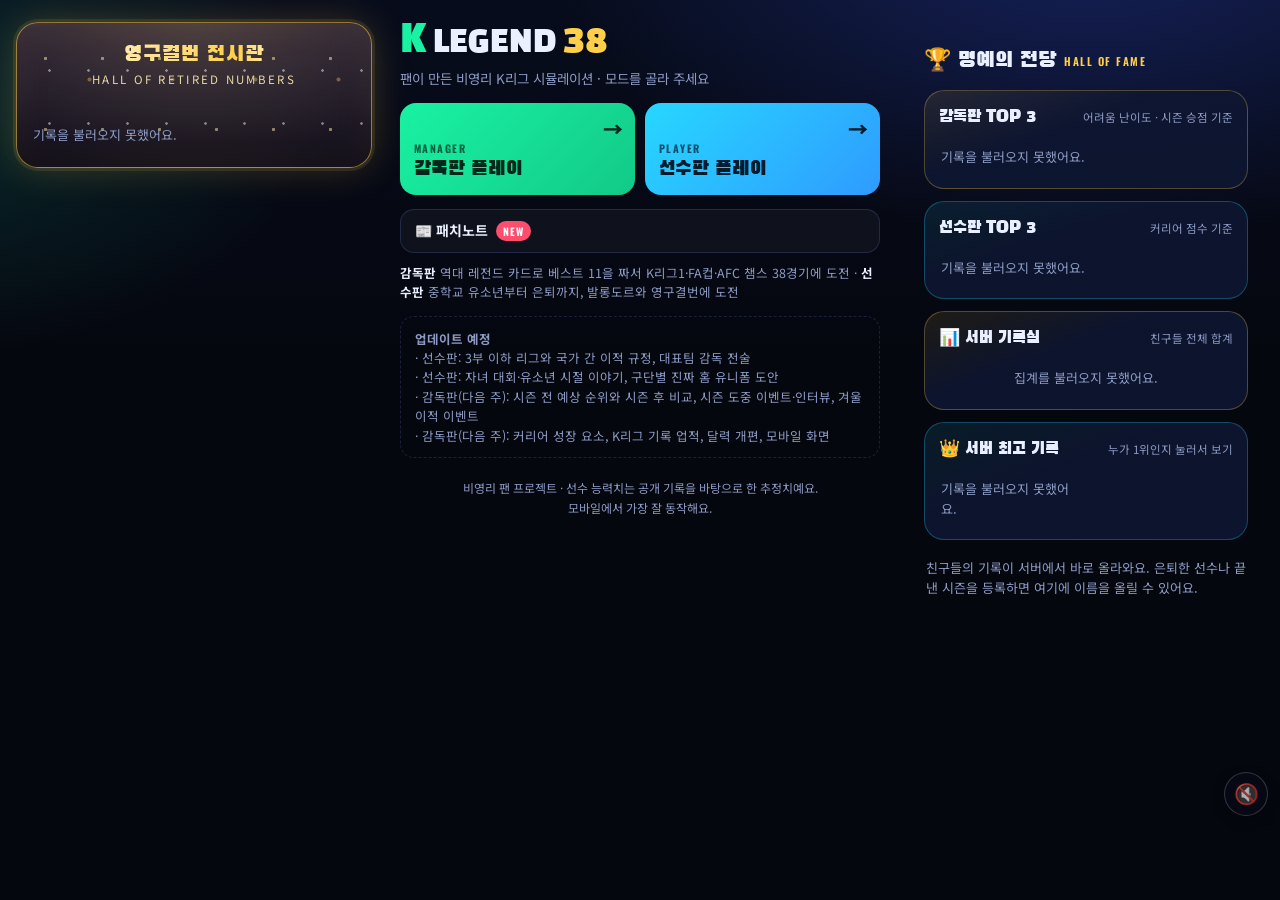
==== commit 07a37b64: "선수판 v2.8: 생성형 배경음악 + 토글 Co-Authored-By: Claude Sonnet 5.5 <noreply@anthropic.com>" ====
--- a/index.html
+++ b/index.html
@@ -76,6 +76,7 @@
 .jw .new{position:absolute;right:8px;top:8px;font:700 10px var(--f-num);letter-spacing:.12em;padding:2px 8px;border-radius:999px;background:linear-gradient(90deg,#ffcf4a,#ff9d2e);color:#3a2300;box-shadow:0 0 10px rgba(255,190,60,.6);z-index:2}
 .plaque{display:grid;justify-items:center;gap:1px;width:100%;margin-top:2px;padding:6px 8px;border-radius:10px;background:linear-gradient(180deg,#e9c46a,#b88a20);color:#2a1a00;box-shadow:inset 0 1px 0 rgba(255,255,255,.55),0 2px 6px rgba(0,0,0,.4)}
 .plaque b{font-size:14px;max-width:100%;white-space:nowrap;overflow:hidden;text-overflow:ellipsis;color:#2a1a00}
+.plaque .pq{font-style:normal;font-size:11px;line-height:1.35;color:#3a2600;text-align:center;margin-top:3px;padding-top:3px;border-top:1px solid rgba(74,48,0,.3);display:-webkit-box;-webkit-line-clamp:3;-webkit-box-orient:vertical;overflow:hidden}
 .plaque small{font-size:11px;color:#4a3000;max-width:100%;white-space:nowrap;overflow:hidden;text-overflow:ellipsis}
 @media(prefers-reduced-motion:reduce){.jersey::before,.jersey::after,.jw::after,.jw svg,.jersey .bt b{animation:none}}
 .jc{display:grid;grid-template-columns:auto 1fr;gap:2px 10px;align-items:center;padding:8px 10px;border-radius:12px;background:rgba(255,255,255,.04);border:1px solid var(--line)}
@@ -141,6 +142,7 @@
 </div>
 <script src="js/config.js"></script>
 <script src="js/patchnotes.js"></script>
+<script src="js/bgm.js"></script>
 <script src="js/kits.js"></script>
 <script src="js/hofview.js"></script>
 <script>
@@ -158,6 +160,7 @@
   var jg=document.getElementById("jGrid"), js=document.getElementById("jStat");
   document.addEventListener("click",function(e){ var rb=e.target.closest(".rec"); if(rb&&window.KLHofView){ get("life_hof?id=eq."+rb.getAttribute("data-rid")+"&select=*").then(function(r){ if(r[0]) KLHofView.player(r[0]); }); return; } var jb=e.target.closest(".jw"); if(jb&&window.KLHofView){ var jr=jRows[+jb.getAttribute("data-ri")]; if(jr) KLHofView.player(jr); return; } var b=e.target.closest(".rk"); if(!b||!window.KLHofView) return; var box=b.parentNode.id; var i=+b.getAttribute("data-i"); if(box==="hofM"&&mRows[i]) KLHofView.manager(mRows[i]); else if(box==="hofP"&&pRows[i]) KLHofView.player(pRows[i]); });
   function hue(s){ var x=0; for(var i=0;i<s.length;i++) x=(x*31+s.charCodeAt(i))%360; return x; }
+  function quote(i){ try{ var q=window.KLHofView.tributeQ(jRows[i.ri]); return '<em class="pq">“'+esc(q[0])+'”</em>'; }catch(e){ return ''; } }
   function shirt(n,club){ return window.KL_shirt?window.KL_shirt(n,club):""; }
   function jersey(){
     function q(sel){ return get("life_hof?select="+sel+"&jersey=gt.0&order=created_at.desc&limit=60"); }
@@ -166,7 +169,7 @@
       if(!items.length){ jg.innerHTML='<p class="empty">아직 영구결번이 나오지 않았어요. 한 구단에서 오래, 압도적으로 활약해 보세요.</p>'; js.innerHTML=""; return; }
       var clubs={}; items.forEach(function(i){ clubs[i.club]=1; });
       js.innerHTML='<span><b>'+items.length+'</b> 개 영구결번</span><span><b>'+Object.keys(clubs).length+'</b> 개 구단</span>';
-      jg.innerHTML=items.slice(0,12).map(function(i,k){ return '<button type="button" class="jw'+(k===0?' big':'')+'" data-ri="'+i.ri+'">'+(k===0?'<span class="new">LATEST</span>':'')+shirt(i.n,i.club)+'<span class="plaque"><b>'+esc(i.name)+'</b><small>'+esc(i.club)+' · '+(i.n==="★"?'영구결번':'NO.'+esc(i.n)+' 영구결번')+'</small></span></button>'; }).join("");
+      jg.innerHTML=items.slice(0,12).map(function(i,k){ return '<button type="button" class="jw'+(k===0?' big':'')+'" data-ri="'+i.ri+'">'+(k===0?'<span class="new">LATEST</span>':'')+shirt(i.n,i.club)+'<span class="plaque"><b>'+esc(i.name)+'</b><small>'+esc(i.club)+' · '+(i.n==="★"?'영구결번':'NO.'+esc(i.n)+' 영구결번')+'</small>'+quote(i)+'</span></button>'; }).join("");
     }).catch(function(){ jg.innerHTML='<p class="empty">기록을 불러오지 못했어요.</p>'; });
   }
   jersey();
